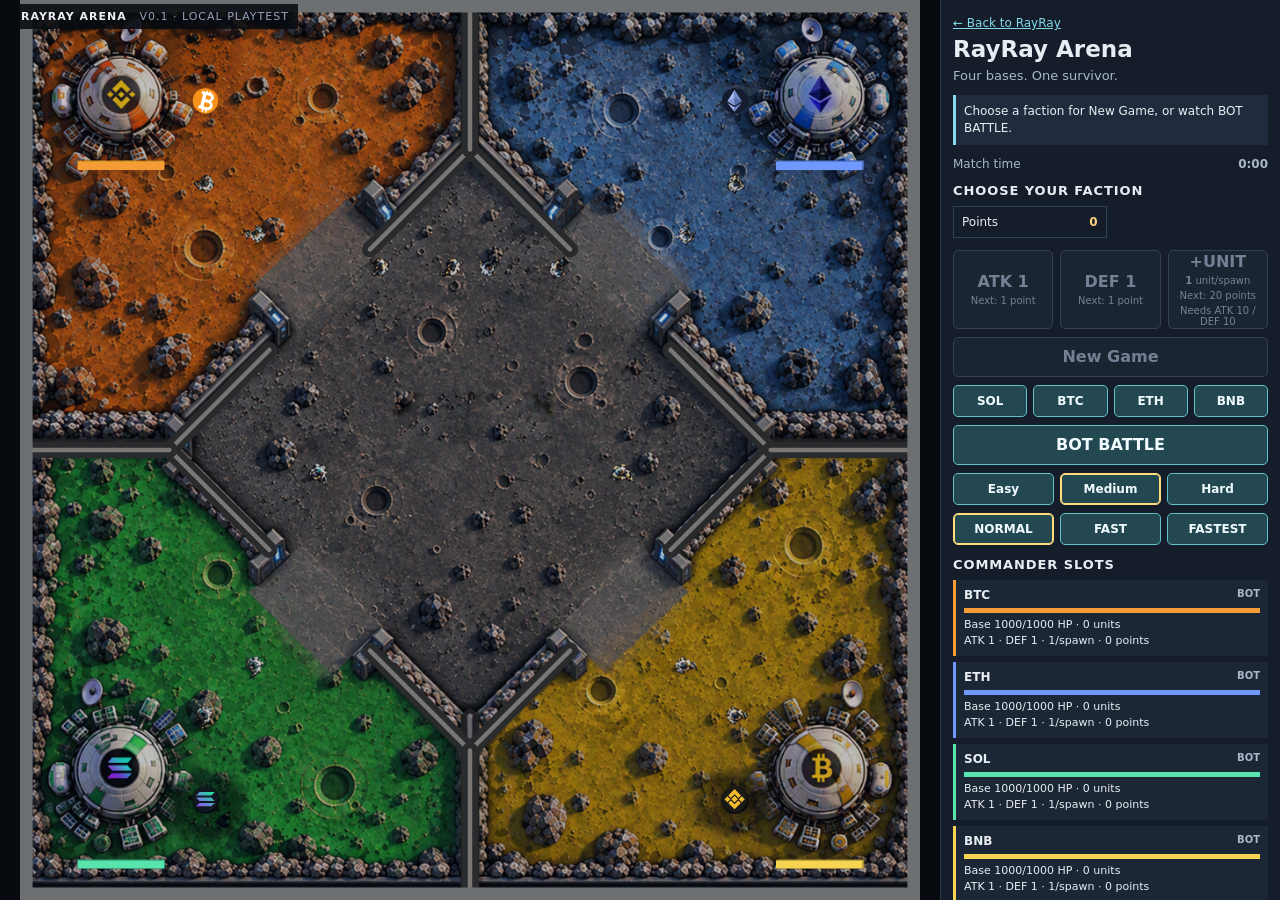
==== RayRayArena/index.html @ a8b7a9b0 "RayRayArena" ====
<!doctype html>
<html lang="en">
  <head>
    <meta charset="utf-8" />
    <meta name="viewport" content="width=device-width, initial-scale=1" />
    <meta name="description" content="Play RayRay Arena: command a faction against three bots, or watch an all-bot battle." />
    <base href="../assets/Chat%20Icons/RayRay-game/" />
    <title>RayRay Arena — Playtest</title>
    <link rel="stylesheet" href="arena.css" />
    <script src="simulation.js" defer></script>
    <script src="controllers.js" defer></script>
    <script src="renderer.js" defer></script>
    <script src="game.js" defer></script>
  </head>
  <body>
    <main class="game-layout">
      <section class="battlefield" aria-label="Autonomous four-faction battlefield">
        <canvas id="arena" aria-label="RayRay Arena battlefield. Army and base status are listed in the commander panel."></canvas>
        <p class="arena-caption">RAYRAY ARENA <span>V0.1 · LOCAL PLAYTEST</span></p>
      </section>
      <aside class="command-panel" aria-label="Commander controls">
        <header>
          <a class="arena-back-link" href="../../../index.html">&larr; Back to RayRay</a>
          <h1>RayRay Arena</h1>
          <p>Four bases. One survivor.</p>
        </header>
        <p id="match-status" role="status" aria-live="polite">Loading approved artwork…</p>
        <p class="match-clock">Match time <strong id="clock">0:00</strong></p>
        <section class="human-controls" aria-labelledby="commander-title">
          <h2 id="commander-title">Choose your faction</h2>
          <div class="commander-stats">
            <span>Points <strong id="points">0</strong></span>
          </div>
          <div class="upgrade-buttons">
            <button id="upgrade-atk" type="button" disabled>ATK <strong id="attack">1</strong><small>Loading cost…</small></button>
            <button id="upgrade-def" type="button" disabled>DEF <strong id="defense">1</strong><small>Loading cost…</small></button>
            <button id="upgrade-unit" type="button" disabled>+UNIT <small><strong id="production">1</strong> <span id="production-label">unit/spawn</span></small><small id="unit-cost">Loading cost…</small><small id="unit-requirement"></small></button>
          </div>
          <div class="session-controls">
            <button id="restart" type="button" disabled>New Game</button>
            <div class="faction-options" role="group" aria-label="Your faction">
              <button id="faction-SOL" type="button" aria-pressed="false" disabled>SOL</button>
              <button id="faction-BTC" type="button" aria-pressed="false" disabled>BTC</button>
              <button id="faction-ETH" type="button" aria-pressed="false" disabled>ETH</button>
              <button id="faction-BNB" type="button" aria-pressed="false" disabled>BNB</button>
            </div>
            <button id="bot-battle" type="button" disabled>BOT BATTLE</button>
            <div class="difficulty-options" role="group" aria-label="Match difficulty">
              <button id="difficulty-easy" type="button" aria-pressed="false" disabled>Easy</button>
              <button id="difficulty-medium" type="button" aria-pressed="true" disabled>Medium</button>
              <button id="difficulty-hard" type="button" aria-pressed="false" disabled>Hard</button>
            </div>
            <div class="speed-options" role="group" aria-label="Unit movement speed">
              <button id="speed-normal" type="button" aria-pressed="true" disabled>NORMAL</button>
              <button id="speed-fast" type="button" aria-pressed="false" disabled>FAST</button>
              <button id="speed-fastest" type="button" aria-pressed="false" disabled>FASTEST</button>
            </div>
          </div>
          <p id="command-message" role="status" aria-live="polite"></p>
        </section>
        <section aria-labelledby="factions-title">
          <h2 id="factions-title">Commander slots</h2>
          <div id="factions"></div>
        </section>
      </aside>
    </main>
  </body>
</html>
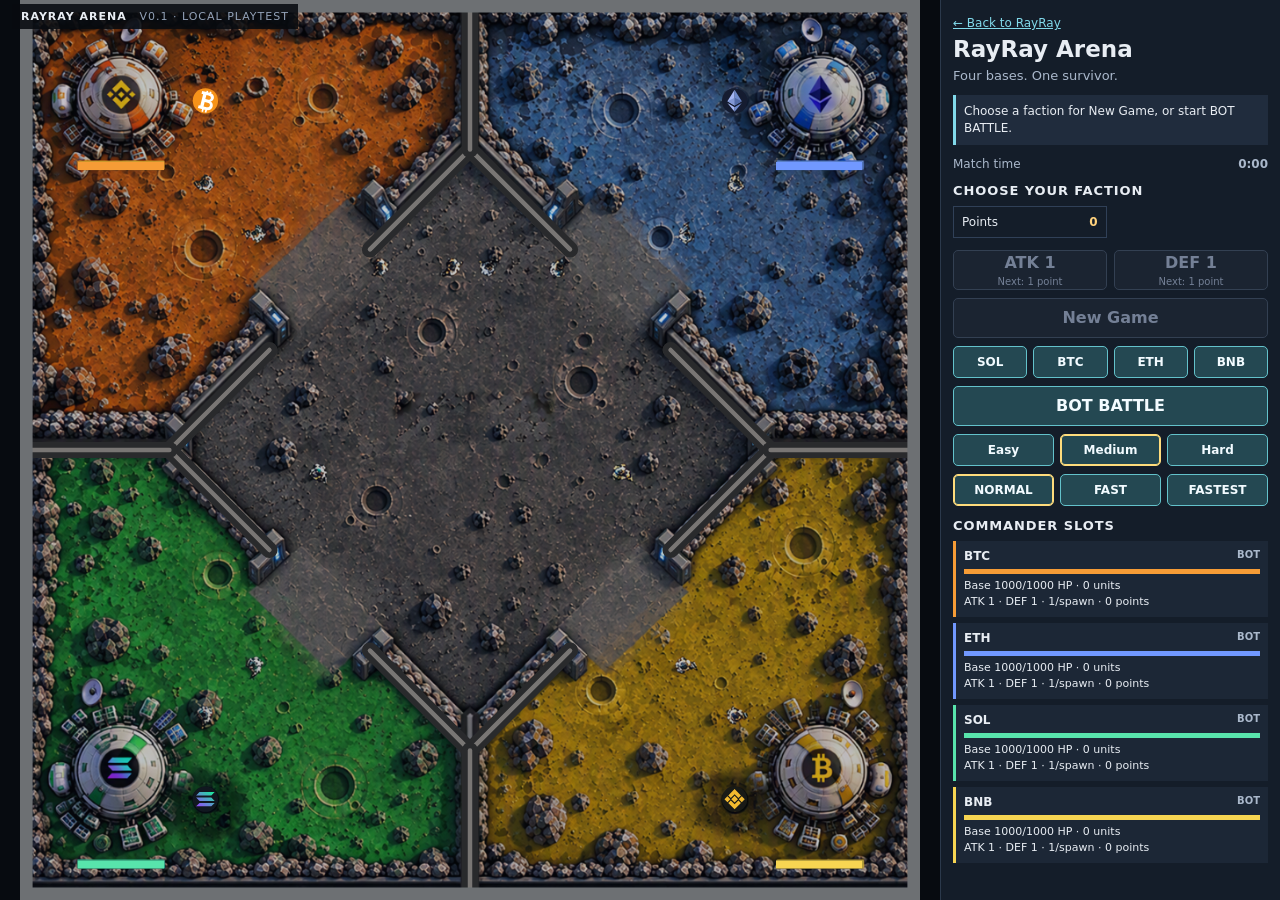
==== commit 2dccf15f: "game updates" ====
--- a/RayRayArena/index.html
+++ b/RayRayArena/index.html
@@ -34,7 +34,6 @@
           <div class="upgrade-buttons">
             <button id="upgrade-atk" type="button" disabled>ATK <strong id="attack">1</strong><small>Loading cost…</small></button>
             <button id="upgrade-def" type="button" disabled>DEF <strong id="defense">1</strong><small>Loading cost…</small></button>
-            <button id="upgrade-unit" type="button" disabled>+UNIT <small><strong id="production">1</strong> <span id="production-label">unit/spawn</span></small><small id="unit-cost">Loading cost…</small><small id="unit-requirement"></small></button>
           </div>
           <div class="session-controls">
             <button id="restart" type="button" disabled>New Game</button>
@@ -44,7 +43,7 @@
               <button id="faction-ETH" type="button" aria-pressed="false" disabled>ETH</button>
               <button id="faction-BNB" type="button" aria-pressed="false" disabled>BNB</button>
             </div>
-            <button id="bot-battle" type="button" disabled>BOT BATTLE</button>
+            <button id="bot-battle" type="button" aria-pressed="false" disabled>BOT BATTLE</button>
             <div class="difficulty-options" role="group" aria-label="Match difficulty">
               <button id="difficulty-easy" type="button" aria-pressed="false" disabled>Easy</button>
               <button id="difficulty-medium" type="button" aria-pressed="true" disabled>Medium</button>
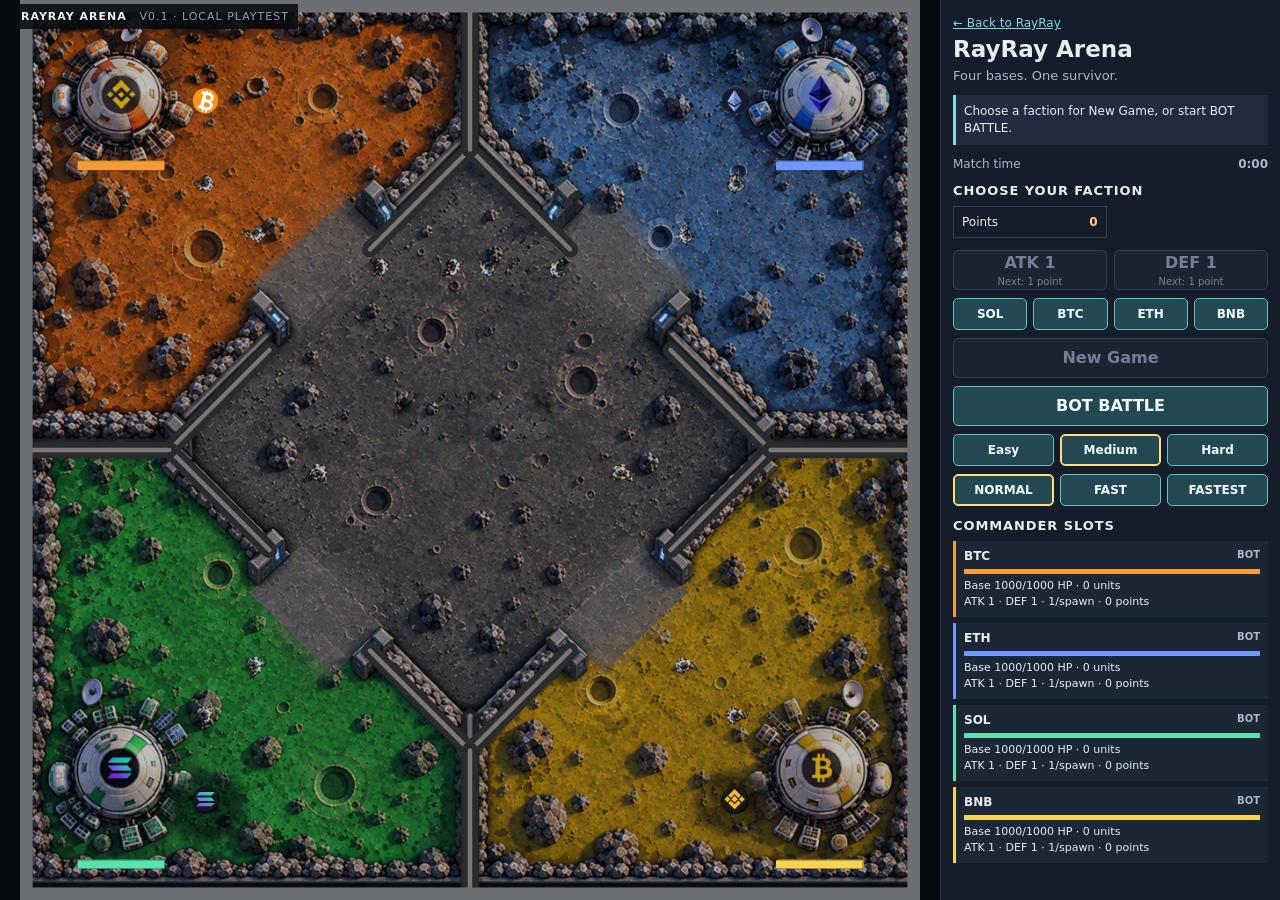
==== commit 1f22a34f: "move New Game button" ====
--- a/RayRayArena/index.html
+++ b/RayRayArena/index.html
@@ -36,13 +36,13 @@
             <button id="upgrade-def" type="button" disabled>DEF <strong id="defense">1</strong><small>Loading cost…</small></button>
           </div>
           <div class="session-controls">
-            <button id="restart" type="button" disabled>New Game</button>
             <div class="faction-options" role="group" aria-label="Your faction">
               <button id="faction-SOL" type="button" aria-pressed="false" disabled>SOL</button>
               <button id="faction-BTC" type="button" aria-pressed="false" disabled>BTC</button>
               <button id="faction-ETH" type="button" aria-pressed="false" disabled>ETH</button>
               <button id="faction-BNB" type="button" aria-pressed="false" disabled>BNB</button>
             </div>
+            <button id="restart" type="button" disabled>New Game</button>
             <button id="bot-battle" type="button" aria-pressed="false" disabled>BOT BATTLE</button>
             <div class="difficulty-options" role="group" aria-label="Match difficulty">
               <button id="difficulty-easy" type="button" aria-pressed="false" disabled>Easy</button>
